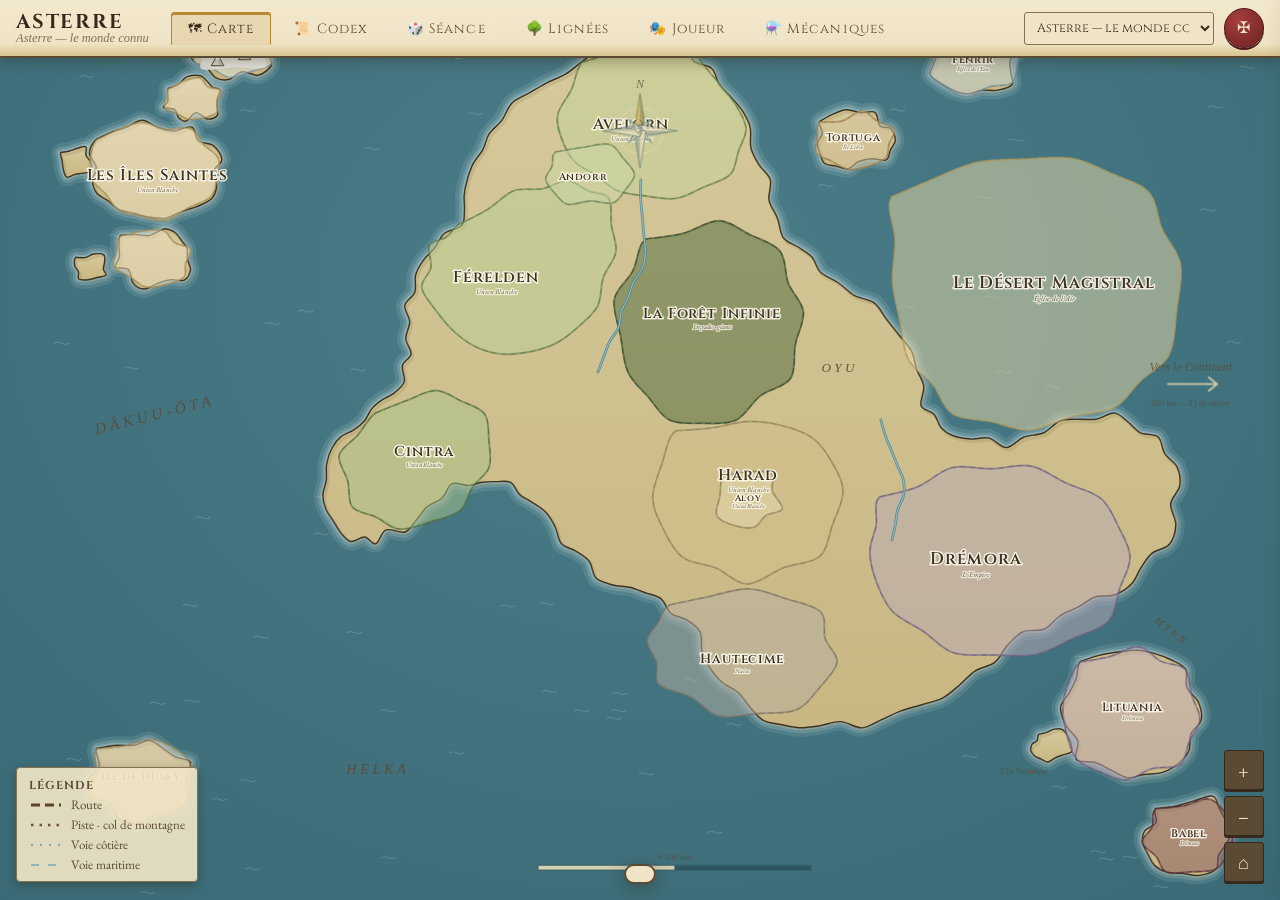
==== index.html @ 93b77688 "Cache-busting v=7" ====
<!DOCTYPE html>
<html lang="fr">
<head>
<meta charset="UTF-8">
<meta name="viewport" content="width=device-width, initial-scale=1.0">
<title>Asterre — Carte du Monde</title>
<link rel="preconnect" href="https://fonts.googleapis.com">
<link rel="preconnect" href="https://fonts.gstatic.com" crossorigin>
<link href="https://fonts.googleapis.com/css2?family=Cinzel:wght@500;600;700&family=EB+Garamond:ital,wght@0,400;0,600;1,400&family=IM+Fell+English:ital@0;1&display=swap" rel="stylesheet">
<link rel="stylesheet" href="css/style.css?v=7">
</head>
<body>

<div id="chargement">Les cartographes déroulent le parchemin…</div>

<header>
  <div class="titre">
    <b id="titre-monde">ASTERRE</b>
    <span id="sous-titre">Carte du monde connu</span>
  </div>
  <nav class="onglets" role="tablist">
    <button class="onglet actif" id="ong-carte" role="tab">🗺 Carte</button>
    <button class="onglet" id="ong-codex" role="tab">📜 Codex</button>
    <button class="onglet" id="ong-seance" role="tab">🎲 Séance</button>
    <button class="onglet" id="ong-lignees" role="tab">🌳 Lignées</button>
    <button class="onglet" id="ong-joueur" role="tab">🎭 Joueur</button>
    <button class="onglet" id="ong-meca" role="tab">⚗️ Mécaniques</button>
  </nav>
  <div class="droite">
    <select id="choix-pays" title="Changer de pays" aria-label="Pays affiché"></select>
    <input id="recherche" list="lieux-datalist" placeholder="Chercher un lieu…" autocomplete="off">
    <datalist id="lieux-datalist"></datalist>
    <button class="btn" id="btn-voyage">🧭 Voyage</button>
    <button class="btn sceau" id="btn-mj" title="Mode Maître du Jeu" aria-label="Mode Maître du Jeu">✠</button>
  </div>
</header>

<div id="scene">
  <svg id="carte" xmlns="http://www.w3.org/2000/svg" role="img" aria-label="Carte des Îles Saintes"></svg>
</div>

<div id="ctl-zoom">
  <button class="btn" id="z-plus" aria-label="Zoomer">+</button>
  <button class="btn" id="z-moins" aria-label="Dézoomer">−</button>
  <button class="btn" id="z-reset" aria-label="Vue archipel" title="Vue archipel">⌂</button>
</div>

<div id="legende"></div>

<aside id="voyage-box" aria-label="Calcul de voyage"></aside>

<aside id="panneau" aria-label="Fiche de lieu"></aside>

<main id="codex">
  <nav id="codex-nav"></nav>
  <div class="contenu" id="codex-contenu"></div>
</main>

<main id="seance">
  <div class="contenu" id="seance-contenu"></div>
</main>

<main id="lignees">
  <div class="contenu" id="lignees-contenu"></div>
</main>

<main id="joueur">
  <div class="contenu" id="joueur-contenu"></div>
</main>

<main id="meca">
  <div class="contenu" id="meca-contenu"></div>
</main>

<div id="musique-bar" hidden></div>

<div id="toast" role="status"></div>

<script src="js/app.js?v=7"></script>
</body>
</html>
---- css/style.css ----
/* ══════════════════════════════════════════════
   ASTERRE — Carte Interactive · style.css
   Palette : parchemin chaud · encre brune · or · mer profonde
   ══════════════════════════════════════════════ */
:root {
  --parchemin: #efe4c6;
  --parchemin-2: #e4d4a9;
  --parchemin-3: #d8c48f;
  --encre: #35291b;
  --encre-2: #5c4b34;
  --encre-3: #857154;
  --or: #b8892c;
  --or-clair: #d9b45c;
  --mer: #396a75;
  --mer-claire: #58929c;
  --sang: #7e2a2a;
  --vert: #5f7d49;
  --ombre: rgba(45, 32, 14, .35);
}
* { box-sizing: border-box; margin: 0; padding: 0; }
html, body { height: 100%; }
body {
  font-family: "EB Garamond", Georgia, serif;
  font-size: 17px;
  color: var(--encre);
  background: var(--mer);
  overflow: hidden;
}
.fell { font-family: "IM Fell English", "EB Garamond", serif; font-style: italic; }
h1, h2, h3, h4, .cinzel { font-family: "Cinzel", "Trajan Pro", serif; font-weight: 600; letter-spacing: .04em; }

/* ── Barre supérieure ─────────────────────── */
header {
  position: fixed; inset: 0 0 auto 0; z-index: 40;
  display: flex; align-items: center; gap: 14px;
  padding: 8px 16px;
  background: linear-gradient(180deg, #f2e8cd 0%, var(--parchemin) 78%, var(--parchemin-3) 100%);
  border-bottom: 2px solid var(--encre-2);
  box-shadow: 0 3px 14px var(--ombre);
  flex-wrap: wrap;
}
header .titre { display: flex; flex-direction: column; line-height: 1.05; }
header .titre b { font-family: "Cinzel", serif; font-size: 20px; letter-spacing: .09em; color: var(--encre); }
header .titre span { font-family: "IM Fell English", serif; font-style: italic; font-size: 12.5px; color: var(--encre-3); }
nav.onglets { display: flex; gap: 6px; margin-left: 8px; }
.onglet {
  font-family: "Cinzel", serif; font-size: 13.5px; letter-spacing: .08em;
  padding: 7px 16px 6px; cursor: pointer; user-select: none;
  color: var(--encre-2); background: transparent;
  border: 1px solid transparent; border-radius: 3px 3px 0 0;
}
.onglet:hover { color: var(--encre); }
.onglet.actif {
  color: var(--encre); background: rgba(184,137,44,.14);
  border-color: var(--or); border-bottom-color: transparent;
  box-shadow: inset 0 2px 0 var(--or);
}
header .droite { margin-left: auto; display: flex; align-items: center; gap: 10px; flex-wrap: wrap; }
#recherche {
  font-family: "EB Garamond", serif; font-size: 15px; color: var(--encre);
  background: rgba(255,252,240,.75); border: 1px solid var(--encre-3);
  border-radius: 3px; padding: 6px 10px; width: 190px;
}
#recherche::placeholder { color: var(--encre-3); font-style: italic; }
.btn {
  font-family: "Cinzel", serif; font-size: 12.5px; letter-spacing: .07em; cursor: pointer;
  padding: 7px 14px; border-radius: 3px; user-select: none;
  color: var(--parchemin); background: var(--encre-2);
  border: 1px solid var(--encre); box-shadow: 0 2px 0 var(--encre);
}
.btn:hover { background: var(--encre); }
.btn.actif { background: var(--or); border-color: #8a6720; box-shadow: 0 2px 0 #8a6720; color: #241a09; }
.btn.sceau {
  background: radial-gradient(circle at 35% 30%, #a63d3d, var(--sang) 70%);
  border-color: #4d1717; box-shadow: 0 2px 0 #4d1717;
  border-radius: 50%; width: 40px; height: 40px; padding: 0;
  font-size: 16px; display: grid; place-items: center;
}
.btn.sceau.actif { outline: 2px solid var(--or); outline-offset: 2px; }
.btn:focus-visible, .onglet:focus-visible, #recherche:focus-visible { outline: 2px solid var(--or); outline-offset: 1px; }

/* ── Scène carte ──────────────────────────── */
#scene { position: fixed; inset: 0; }
#carte { width: 100%; height: 100%; display: block; cursor: grab; touch-action: none; }
#carte.drag { cursor: grabbing; }
#carte.voyage { cursor: crosshair; }
svg text { user-select: none; }
.label-ile { font-family: "IM Fell English", serif; font-style: italic; fill: var(--encre-2); opacity: .9; }
.label-lieu { font-family: "Cinzel", serif; font-weight: 600; fill: #2e2314;
  paint-order: stroke; stroke: rgba(243,233,206,.85); stroke-width: 3px; stroke-linejoin: round; }
.marqueur { cursor: pointer; }
.marqueur:hover .socle, .marqueur.survol .socle { fill: var(--or-clair); }
.marqueur.depart .socle { fill: var(--vert); }
.marqueur.arrivee .socle { fill: var(--sang); }
.marqueur.etape-i .socle { fill: var(--mer-claire); }

#ctl-zoom {
  position: fixed; right: 16px; bottom: 18px; z-index: 30;
  display: flex; flex-direction: column; gap: 6px;
}
#ctl-zoom .btn { width: 40px; height: 40px; padding: 0; font-size: 18px; font-family: "EB Garamond", serif; }

#legende {
  position: fixed; left: 16px; bottom: 18px; z-index: 30;
  background: rgba(239,228,198,.92); border: 1px solid var(--encre-3);
  border-radius: 4px; padding: 8px 12px; font-size: 13px; color: var(--encre-2);
  box-shadow: 0 3px 10px var(--ombre); max-width: 250px;
}
#legende b { font-family: "Cinzel", serif; font-size: 11.5px; letter-spacing: .08em; }
#legende .l { display: flex; align-items: center; gap: 8px; margin-top: 3px; }
#legende svg { flex: none; }

/* ── Fiche de lieu (panneau droit) ────────── */
#panneau {
  position: fixed; top: 0; right: 0; bottom: 0; z-index: 45;
  width: min(430px, 100%); transform: translateX(105%);
  transition: transform .32s cubic-bezier(.2,.8,.25,1);
  background:
    linear-gradient(90deg, rgba(45,32,14,.28), transparent 14px),
    repeating-linear-gradient(0deg, transparent 0 90px, rgba(92,75,52,.05) 90px 91px),
    var(--parchemin);
  border-left: 2px solid var(--encre-2);
  box-shadow: -8px 0 26px var(--ombre);
  overflow-y: auto; padding: 62px 22px 30px;
}
#panneau.ouvert { transform: translateX(0); }
#panneau .fermer, #panneau .retour {
  position: sticky; top: 4px; float: right; z-index: 2;
  width: 34px; height: 34px; border-radius: 50%;
  border: 1px solid var(--encre-2); background: var(--parchemin-2);
  font-size: 17px; cursor: pointer; color: var(--encre);
}
#panneau .retour { float: left; font-size: 15px; }
#panneau .fermer:hover, #panneau .retour:hover { background: var(--or-clair); }
.badge-type {
  display: inline-block; font-family: "Cinzel", serif; font-size: 11px; letter-spacing: .12em;
  color: var(--parchemin); background: var(--encre-2); border-radius: 2px;
  padding: 3px 9px; margin-bottom: 8px; text-transform: uppercase;
}
.badge-type.danger { background: var(--sang); }
#panneau h2 { font-size: 25px; color: var(--encre); margin-bottom: 2px; }
#panneau .accroche { font-family: "IM Fell English", serif; font-style: italic; color: var(--encre-2);
  border-left: 3px solid var(--or); padding-left: 12px; margin: 10px 0 14px; font-size: 16.5px; }
.cadre-img {
  margin: 12px 0; border: 1px solid var(--encre-2); border-radius: 3px; overflow: hidden;
  background: var(--parchemin-2); box-shadow: 0 3px 10px var(--ombre) inset;
}
.cadre-img img { width: 100%; display: block; }
.cadre-img .vide {
  display: grid; place-items: center; text-align: center; min-height: 150px; padding: 16px;
  color: var(--encre-3); font-family: "IM Fell English", serif; font-style: italic; font-size: 14.5px;
  background: repeating-linear-gradient(45deg, transparent 0 14px, rgba(92,75,52,.06) 14px 28px);
}
.cadre-img .vide code { font-family: monospace; font-style: normal; font-size: 11.5px; display: block; margin-top: 6px; color: var(--encre-2); word-break: break-all; }
.meta { width: 100%; border-collapse: collapse; margin: 6px 0 12px; font-size: 15.5px; }
.meta td { padding: 4px 6px; border-bottom: 1px dotted var(--encre-3); vertical-align: top; }
.meta td:first-child { font-family: "Cinzel", serif; font-size: 12px; letter-spacing: .06em; color: var(--encre-2); white-space: nowrap; padding-right: 12px; }
#panneau h3 { font-size: 14px; letter-spacing: .1em; color: var(--encre-2); text-transform: uppercase;
  margin: 20px 0 8px; padding-bottom: 4px; border-bottom: 1px solid var(--encre-3); }
#panneau p { line-height: 1.55; margin-bottom: 10px; }
.liste-lieux { list-style: none; }
.liste-lieux li {
  padding: 8px 10px; margin-bottom: 6px; cursor: pointer; border-radius: 3px;
  border: 1px solid var(--encre-3); background: rgba(255,252,240,.5);
}
.liste-lieux li:hover { border-color: var(--or); background: rgba(217,180,92,.18); }
.liste-lieux b { font-family: "Cinzel", serif; font-size: 13.5px; }
.liste-lieux small { display: block; color: var(--encre-2); font-size: 13.5px; }
.chips { display: flex; flex-wrap: wrap; gap: 6px; }
.chip {
  font-size: 13.5px; padding: 4px 10px; border-radius: 12px; cursor: pointer;
  border: 1px solid var(--encre-3); background: rgba(255,252,240,.55); color: var(--encre);
}
.chip:hover { border-color: var(--or); background: rgba(217,180,92,.2); }
.tensions li { margin: 0 0 6px 18px; line-height: 1.4; }

.secret {
  margin: 10px 0; padding: 10px 12px 10px 14px; border-radius: 3px; position: relative;
  border: 1px solid var(--sang); background: rgba(126,42,42,.07);
}
.secret.revele { border-color: var(--or); background: rgba(184,137,44,.1); }
.secret .sceau-secret {
  font-family: "Cinzel", serif; font-size: 10.5px; letter-spacing: .1em;
  color: #fff; background: var(--sang); border-radius: 2px; padding: 2px 8px;
  display: inline-block; margin-bottom: 5px;
}
.secret.revele .sceau-secret { background: var(--or); color: #241a09; }
.secret b.t { font-family: "Cinzel", serif; font-size: 14px; display: block; margin-bottom: 3px; }
.secret p { font-size: 15px; margin: 0; }

/* ── Voyage ───────────────────────────────── */
#voyage-box {
  position: fixed; left: 16px; top: 74px; z-index: 35;
  width: min(360px, calc(100vw - 32px));
  max-height: calc(100vh - 180px); overflow-y: auto;
  background: var(--parchemin); border: 2px solid var(--encre-2); border-radius: 4px;
  box-shadow: 0 6px 20px var(--ombre); padding: 14px 16px; display: none;
}
#voyage-box.ouvert { display: block; }
#voyage-box h3 { font-size: 15px; letter-spacing: .1em; margin-bottom: 8px; }
#voyage-box .consigne { font-family: "IM Fell English", serif; font-style: italic; color: var(--encre-2); margin-bottom: 8px; }
.etapes-liste { list-style: none; margin: 6px 0; }
.etapes-liste li { display: flex; align-items: center; gap: 8px; padding: 3px 0; font-size: 15.5px; }
.etapes-liste .pt { width: 11px; height: 11px; border-radius: 50%; border: 2px solid var(--encre); flex: none; }
.pt.d { background: var(--vert); } .pt.a { background: var(--sang); } .pt.i { background: var(--mer-claire); }
.etapes-liste .sup { margin-left: auto; cursor: pointer; border: none; background: none; color: var(--sang); font-size: 15px; }
table.resultats { width: 100%; border-collapse: collapse; margin: 8px 0; font-size: 15px; }
table.resultats td, table.resultats th { padding: 5px 6px; border-bottom: 1px dotted var(--encre-3); text-align: left; }
table.resultats th { font-family: "Cinzel", serif; font-size: 11px; letter-spacing: .07em; color: var(--encre-2); }
table.resultats td.duree { font-weight: 700; white-space: nowrap; }
table.resultats tr.impossible td { color: var(--sang); }
table.resultats tr.choisi td { background: rgba(184,137,44,.14); }
.avert { border-left: 3px solid var(--sang); background: rgba(126,42,42,.07);
  padding: 7px 10px; margin: 8px 0; font-size: 14.5px; }
.avert.mortel { border-color: #000; background: rgba(0,0,0,.08); }
.segment { border: 1px solid var(--encre-3); border-radius: 3px; padding: 8px 10px; margin: 8px 0; background: rgba(255,252,240,.5); }
.segment .titre-seg { font-family: "Cinzel", serif; font-size: 12.5px; }
.segment select { font-family: "EB Garamond", serif; font-size: 14.5px; margin-top: 5px; width: 100%;
  background: var(--parchemin); border: 1px solid var(--encre-3); padding: 4px; color: var(--encre); }
.total-voyage { font-family: "Cinzel", serif; font-size: 15px; padding: 8px 10px; margin-top: 8px;
  background: rgba(184,137,44,.15); border: 1px solid var(--or); border-radius: 3px; }
#modifs summary { font-family: "Cinzel", serif; font-size: 12.5px; letter-spacing: .07em; cursor: pointer; margin: 10px 0 6px; }
#modifs label { display: flex; gap: 8px; align-items: baseline; font-size: 14.5px; padding: 2px 0; cursor: pointer; }
#modifs .pct { margin-left: auto; color: var(--encre-2); font-size: 13px; }
.mini-btns { display: flex; gap: 8px; margin-top: 10px; flex-wrap: wrap; }
.mini-btns .btn { font-size: 11.5px; padding: 6px 10px; }

/* ── Codex ────────────────────────────────── */
#codex { position: fixed; inset: 0; z-index: 20; display: none; overflow: hidden;
  background:
    radial-gradient(1200px 700px at 65% -10%, rgba(255,250,232,.6), transparent 60%),
    repeating-linear-gradient(0deg, transparent 0 90px, rgba(92,75,52,.045) 90px 91px),
    var(--parchemin);
  padding-top: 58px; }
#codex.ouvert { display: flex; }
#codex nav { width: 230px; flex: none; border-right: 2px solid var(--encre-3); padding: 22px 0; overflow-y: auto;
  background: linear-gradient(90deg, var(--parchemin-2), transparent); }
#codex nav a { display: block; padding: 9px 20px; font-family: "Cinzel", serif; font-size: 13.5px;
  letter-spacing: .06em; color: var(--encre-2); text-decoration: none; cursor: pointer; border-left: 3px solid transparent; }
#codex nav a:hover { color: var(--encre); }
#codex nav a.actif { color: var(--encre); border-left-color: var(--or); background: rgba(184,137,44,.12); }
#codex .contenu { flex: 1; overflow-y: auto; padding: 26px 5vw 70px; }
#codex .contenu > h2 { font-size: 30px; margin-bottom: 4px; }
#codex .filet { width: 130px; height: 3px; margin: 6px 0 22px;
  background: linear-gradient(90deg, var(--or), transparent); }
.article { max-width: 780px; margin-bottom: 26px; }
.article h4 { font-size: 16px; color: var(--encre); margin-bottom: 6px; }
.article p { line-height: 1.6; }
.grille-familles { display: grid; grid-template-columns: repeat(auto-fill, minmax(330px, 1fr)); gap: 16px; max-width: 1100px; }
.carte-famille { border: 1px solid var(--encre-3); border-radius: 4px; padding: 14px; background: rgba(255,252,240,.55);
  display: grid; grid-template-columns: 86px 1fr; gap: 14px; }
.carte-famille .blason { width: 86px; height: 100px; border: 1px solid var(--encre-3); border-radius: 4px 4px 40px 40px;
  display: grid; place-items: center; overflow: hidden; background: var(--parchemin-2);
  font-size: 10px; text-align: center; color: var(--encre-3); font-style: italic; padding: 4px; }
.carte-famille .blason img { width: 100%; height: 100%; object-fit: cover; }
.carte-famille h4 { font-size: 17px; }
.carte-famille .devise { font-family: "IM Fell English", serif; font-style: italic; color: var(--encre-2); font-size: 14.5px; }
.carte-famille p, .carte-famille small { font-size: 14px; line-height: 1.45; }
.chrono { max-width: 820px; list-style: none; border-left: 2px solid var(--encre-3); margin-left: 8px; }
.chrono li { position: relative; padding: 0 0 18px 24px; }
.chrono li::before { content: ""; position: absolute; left: -7px; top: 5px; width: 12px; height: 12px;
  border-radius: 50%; background: var(--or); border: 2px solid var(--encre-2); }
.chrono .date { font-family: "Cinzel", serif; font-weight: 700; font-size: 14.5px; }
.chrono .liens-lieux { font-size: 13px; color: var(--encre-2); }
.grille-pnj { display: grid; grid-template-columns: repeat(auto-fill, minmax(170px, 1fr)); gap: 14px; max-width: 1100px; }
.carte-pnj { border: 1px solid var(--encre-3); border-radius: 4px; overflow: hidden; cursor: pointer;
  background: rgba(255,252,240,.55); transition: transform .15s; }
.carte-pnj:hover { transform: translateY(-2px); border-color: var(--or); }
.carte-pnj .portrait { height: 130px; background: var(--parchemin-2); display: grid; place-items: center;
  color: var(--encre-3); font-style: italic; font-size: 12.5px; }
.carte-pnj .portrait img { width: 100%; height: 100%; object-fit: cover; }
.carte-pnj .infos { padding: 8px 10px; }
.carte-pnj b { font-family: "Cinzel", serif; font-size: 13.5px; display: block; }
.carte-pnj small { color: var(--encre-2); font-size: 12.5px; }
select.filtre { font-family: "EB Garamond", serif; font-size: 15px; background: var(--parchemin);
  border: 1px solid var(--encre-3); padding: 5px 8px; color: var(--encre); margin-bottom: 16px; }

/* ── Divers ───────────────────────────────── */
#toast { position: fixed; bottom: 24px; left: 50%; transform: translateX(-50%) translateY(80px);
  z-index: 60; background: var(--encre); color: var(--parchemin); font-family: "Cinzel", serif;
  font-size: 13.5px; letter-spacing: .05em; padding: 10px 20px; border-radius: 3px;
  transition: transform .3s; box-shadow: 0 4px 14px var(--ombre); max-width: 90vw; text-align: center; }
#toast.visible { transform: translateX(-50%) translateY(0); }
#chargement { position: fixed; inset: 0; z-index: 100; display: grid; place-items: center;
  background: var(--mer); color: var(--parchemin); font-family: "IM Fell English", serif;
  font-style: italic; font-size: 20px; }
.trace-voyage { fill: none; stroke: var(--sang); stroke-width: 4; stroke-linecap: round;
  stroke-dasharray: 10 9; animation: tracer 1.1s ease-out; }
.trace-voyage.halo { stroke: rgba(243,233,206,.9); stroke-width: 8; stroke-dasharray: none; animation: none; }
@keyframes tracer { from { stroke-dashoffset: 600; opacity: .2; } to { stroke-dashoffset: 0; opacity: 1; } }
@media (prefers-reduced-motion: reduce) {
  * { animation: none !important; transition: none !important; }
}
@media (max-width: 760px) {
  header { gap: 8px; padding: 6px 10px; }
  header .titre span { display: none; }
  #recherche { width: 130px; }
  #codex { flex-direction: column; }
  #codex nav { width: 100%; display: flex; overflow-x: auto; padding: 0; border-right: none; border-bottom: 2px solid var(--encre-3); }
  #codex nav a { white-space: nowrap; border-left: none; border-bottom: 3px solid transparent; }
  #codex nav a.actif { border-bottom-color: var(--or); }
  #voyage-box { top: auto; bottom: 0; left: 0; width: 100%; max-height: 55vh; border-radius: 10px 10px 0 0; }
  #legende { display: none; }
}

/* ── Révélations & fiches MJ ── */
.coche-mj { display: flex; align-items: baseline; gap: 8px; margin-top: 8px; font-size: 14px;
  font-family: "EB Garamond", serif; cursor: pointer; color: var(--encre); }
.coche-mj small { color: var(--encre-3); }
.titre-region { font-size: 17px; letter-spacing: .08em; color: var(--encre); margin: 26px 0 12px;
  padding-bottom: 5px; border-bottom: 2px solid var(--or); max-width: 1100px; }
.titre-region small { color: var(--encre-3); font-family: "EB Garamond", serif; letter-spacing: 0; }
.carte-pnj.mj-only { outline: 2px dashed var(--sang); outline-offset: -2px; }
#btn-reveals { font-size: 13px; }
.coche-inline { display: inline-flex; margin: 0 0 0 6px; font-size: 12.5px; color: var(--encre-3); vertical-align: baseline; }
.pt-cache { opacity: .55; border-left: 3px solid var(--sang); padding-left: 6px; }
.carte-bete { border: 1px solid var(--encre-3); border-radius: 4px; padding: 14px 16px; background: rgba(255,252,240,.5); }
.carte-bete.bete-mj { outline: 2px dashed var(--sang); outline-offset: -2px; }
.badge-danger { font-family: "Cinzel", serif; font-size: 11px; letter-spacing: .08em; color: #fff;
  background: var(--sang); border-radius: 2px; padding: 2px 8px; margin-left: 8px; vertical-align: middle; }
.ligne-bete { display: block; color: var(--encre-2); margin: 2px 0 8px; font-size: 13.5px; }

/* ── Cartes PNJ : portrait entier non coupé + bandeau nom garanti ── */
.carte-pnj { display: flex; flex-direction: column; }
.carte-pnj .portrait { height: auto; aspect-ratio: 3 / 4; background:
  radial-gradient(circle at 50% 30%, #efe6ca, var(--parchemin-2)); }
.carte-pnj .portrait img { width: 100%; height: 100%; object-fit: contain; }
.carte-pnj .infos { background: var(--parchemin); border-top: 1px solid var(--encre-3); position: relative; z-index: 1; }
.bloc-mj { position: relative; }
.badge-danger.badge-race { background: var(--encre-2); font-size: 10.5px; }

/* ── Table de Séance ── */
#seance { position: fixed; inset: 0; z-index: 20; display: none; overflow: hidden; padding-top: 58px;
  background: radial-gradient(1200px 700px at 65% -10%, rgba(255,250,232,.6), transparent 60%),
    repeating-linear-gradient(0deg, transparent 0 90px, rgba(92,75,52,.045) 90px 91px), var(--parchemin); }
#seance.ouvert { display: flex; }
#seance .contenu { flex: 1; overflow-y: auto; padding: 26px 4vw 70px; }
#seance .contenu > h2 { font-size: 30px; margin-bottom: 4px; }
.seance-outils { display: flex; gap: 10px; flex-wrap: wrap; align-items: center; margin-bottom: 20px; }
.seance-outils input { font-family: "EB Garamond", serif; font-size: 15px; color: var(--encre);
  background: rgba(255,252,240,.75); border: 1px solid var(--encre-3); border-radius: 3px; padding: 8px 10px; min-width: 230px; }
.scene-lieu { display: grid; grid-template-columns: minmax(220px, 340px) 1fr; gap: 18px; align-items: start;
  border: 1px solid var(--or); border-radius: 4px; padding: 14px; background: rgba(217,180,92,.1); margin-bottom: 20px; }
.scene-lieu .cadre-img { margin: 0; }
.grille-seance { display: grid; grid-template-columns: repeat(auto-fill, minmax(300px, 1fr)); gap: 16px; }
.carte-seance { position: relative; display: grid; grid-template-columns: 112px 1fr; gap: 12px;
  border: 1px solid var(--encre-3); border-radius: 4px; padding: 12px; background: rgba(255,252,240,.6); }
.carte-seance .cs-portrait { width: 112px; aspect-ratio: 3/4; border: 1px solid var(--encre-3); border-radius: 3px;
  overflow: hidden; background: var(--parchemin-2); display: grid; place-items: center; }
.carte-seance .cs-portrait img { width: 100%; height: 100%; object-fit: cover; object-position: top; }
.cs-vide { font-style: italic; font-size: 12px; color: var(--encre-3); text-align: center; padding: 6px; }
.carte-seance h4 { font-size: 17px; }
.cs-meta { display: flex; flex-wrap: wrap; gap: 4px 12px; font-size: 12.5px; color: var(--encre-2); margin: 4px 0 6px; }
.cs-meta b { font-family: "Cinzel", serif; font-size: 10px; letter-spacing: .06em; }
.carte-seance p { font-size: 13.5px; line-height: 1.42; margin: 4px 0 6px; }
.carte-seance .tensions li { font-size: 12.5px; margin: 0 0 4px 14px; }
.cs-retirer { position: absolute; top: 6px; right: 6px; width: 26px; height: 26px; border-radius: 50%;
  border: 1px solid var(--encre-2); background: var(--parchemin-2); cursor: pointer; color: var(--sang); }
@media (max-width: 700px) { .scene-lieu { grid-template-columns: 1fr; } .carte-seance { grid-template-columns: 92px 1fr; } }

/* ── Dés & Musique (Séance) ── */
.seance-outils2 { display: grid; grid-template-columns: repeat(auto-fit, minmax(300px, 1fr)); gap: 14px; margin-bottom: 20px; max-width: 900px; }
.carte-outil { border: 1px solid var(--encre-3); border-radius: 4px; padding: 12px 14px; background: rgba(255,252,240,.6); }
.carte-outil h4 { font-size: 14px; letter-spacing: .08em; margin-bottom: 8px; }
.de-boutons { display: flex; flex-wrap: wrap; gap: 6px; margin-bottom: 8px; }
.btn.de { font-family: "Cinzel", serif; font-size: 13px; padding: 6px 10px; background: var(--sang); border-color: #4d1717; box-shadow: 0 2px 0 #4d1717; }
.btn.de:hover { background: #a03737; }
.de-options { display: flex; gap: 14px; margin-bottom: 8px; font-size: 13.5px; }
.de-options input { width: 58px; font-family: "EB Garamond", serif; background: var(--parchemin); border: 1px solid var(--encre-3); padding: 3px 6px; color: var(--encre); }
.de-resultat { font-family: "Cinzel", serif; font-weight: 700; font-size: 44px; line-height: 1; color: var(--encre); }
.de-resultat.crit-haut { color: var(--or); text-shadow: 0 0 12px rgba(217,180,92,.7); }
.de-resultat.crit-bas { color: var(--sang); }
.de-detail { font-size: 13.5px; color: var(--encre-2); margin-top: 2px; }
.de-histo { margin-top: 6px; display: flex; flex-wrap: wrap; gap: 8px; font-size: 12px; color: var(--encre-3); }
.chip-active { border-color: var(--or); background: rgba(217,180,92,.25); font-weight: 700; }
#musique-bar { position: fixed; bottom: 16px; left: 50%; transform: translateX(-50%); z-index: 55;
  display: flex; align-items: center; gap: 8px; padding: 8px 14px;
  background: var(--parchemin); border: 2px solid var(--encre-2); border-radius: 30px;
  box-shadow: 0 6px 18px var(--ombre); max-width: 92vw; }
#musique-bar .mb-titre { font-family: "Cinzel", serif; font-size: 13px; white-space: nowrap; overflow: hidden; text-overflow: ellipsis; max-width: 200px; }
#musique-bar .btn { width: 34px; height: 34px; padding: 0; display: grid; place-items: center; font-size: 13px; }
#musique-bar input[type=range] { width: 90px; accent-color: var(--or); }
.btn.de.principal { font-size: 16px; padding: 9px 18px; background: linear-gradient(160deg, #8c2f2f, #5e1d1d); }
.de-regle { display: block; font-size: 11.5px; color: var(--encre-3); margin: -2px 0 8px; font-style: italic; }
.de-resultat.crit-un { color: var(--or); text-shadow: 0 0 16px rgba(217,180,92,.85), 0 0 4px rgba(255,240,200,.9); }
.crit-un-t { color: var(--or); }
.de-resultat.crit-reussite { color: #8a6f1f; text-shadow: 0 0 8px rgba(217,180,92,.45); }
.crit-reussite-t { color: #8a6f1f; }
.de-resultat.crit-echec { color: var(--sang); }
.crit-echec-t { color: var(--sang); }
.de-resultat.crit-cent { color: #1a0a0a; text-shadow: 0 0 14px rgba(126,42,42,.95), 0 2px 0 var(--sang); }
.crit-cent-t { color: #1a0a0a; background: linear-gradient(90deg, var(--sang), #000); -webkit-background-clip: text; background-clip: text; -webkit-text-fill-color: transparent; }

/* ── Espace Joueur ── */
#joueur { position: fixed; inset: 0; z-index: 20; display: none; overflow: hidden; padding-top: 58px;
  background: radial-gradient(1200px 700px at 65% -10%, rgba(255,250,232,.6), transparent 60%),
    repeating-linear-gradient(0deg, transparent 0 90px, rgba(92,75,52,.045) 90px 91px), var(--parchemin); }
#joueur.ouvert { display: flex; }
#joueur .contenu { flex: 1; overflow-y: auto; padding: 26px 4vw 90px; }
#joueur .contenu > h2 { font-size: 30px; margin-bottom: 4px; }
#choix-perso { font-family: "EB Garamond", serif; font-size: 15px; padding: 8px 12px; min-width: 260px;
  background: rgba(255,252,240,.75); border: 1px solid var(--encre-3); border-radius: 3px; color: var(--encre); }
.j-tete { display: grid; grid-template-columns: 92px 1fr auto; gap: 16px; align-items: center;
  border: 1px solid var(--encre-3); border-radius: 4px; padding: 12px 16px; background: rgba(255,252,240,.6); margin-bottom: 14px; }
.j-portrait { width: 92px; aspect-ratio: 3/4; border: 1px solid var(--encre-3); border-radius: 3px; overflow: hidden;
  background: var(--parchemin-2); display: grid; place-items: center; }
.j-portrait img { width: 100%; height: 100%; object-fit: cover; object-position: top; }
.j-actions-tete { display: flex; flex-direction: column; gap: 6px; }
.j-actions-tete .btn { font-size: 11.5px; padding: 6px 10px; }
.j-sous { display: flex; gap: 6px; flex-wrap: wrap; margin-bottom: 16px; border-bottom: 2px solid var(--encre-3); }
.j-tab { font-family: "Cinzel", serif; font-size: 13px; letter-spacing: .05em; padding: 8px 14px; cursor: pointer;
  background: transparent; border: none; color: var(--encre-2); border-bottom: 3px solid transparent; }
.j-tab.actif { color: var(--encre); border-bottom-color: var(--or); }
.j-cols { display: grid; grid-template-columns: repeat(auto-fit, minmax(300px, 1fr)); gap: 14px; margin-bottom: 14px; }
.statline { margin-bottom: 10px; }
.statline-h { display: flex; justify-content: space-between; font-size: 12.5px; margin-bottom: 3px; }
.statline-h span:first-child { font-family: "Cinzel", serif; letter-spacing: .05em; color: var(--encre-2); }
.barre { background: rgba(92,75,52,.15); border-radius: 3px; height: 7px; overflow: hidden; }
.barre.mini { width: 80px; display: inline-block; vertical-align: middle; }
.barre-f { height: 100%; border-radius: 3px; transition: width .6s ease; }
.mini-pm { border: 1px solid var(--encre-3); background: var(--parchemin-2); cursor: pointer; width: 20px; height: 20px;
  border-radius: 3px; font-weight: 700; color: var(--encre); margin: 0 3px; line-height: 1; }
.bourse { display: flex; gap: 16px; flex-wrap: wrap; }
.piece { display: flex; flex-direction: column; gap: 4px; font-size: 14px; }
.piece > div { display: flex; align-items: center; gap: 8px; }
.piece b { min-width: 30px; text-align: center; }
.piece-set { width: 90px; font-family: "EB Garamond", serif; padding: 3px 6px; background: var(--parchemin); border: 1px solid var(--encre-3); color: var(--encre); }
.inv-table { width: 100%; border-collapse: collapse; }
.inv-table td { padding: 6px 8px; border-bottom: 1px dotted var(--encre-3); font-size: 14.5px; }
.inv-table .qte { white-space: nowrap; }
.add-row { display: flex; gap: 8px; margin-top: 10px; flex-wrap: wrap; align-items: center; }
.add-row input, .add-row select { font-family: "EB Garamond", serif; font-size: 14.5px; padding: 6px 8px; flex: 1; min-width: 120px;
  background: var(--parchemin); border: 1px solid var(--encre-3); color: var(--encre); }
.quetes-liste, .journal-liste { list-style: none; }
.quetes-liste li { display: flex; align-items: center; gap: 8px; padding: 5px 0; border-bottom: 1px dotted var(--encre-3); }
.quetes-liste li.fait label { text-decoration: line-through; color: var(--encre-3); }
.quetes-liste label { flex: 1; cursor: pointer; }
.journal-liste li { padding: 6px 0; border-bottom: 1px dotted var(--encre-3); font-size: 14px; }
.journal-liste small { font-family: "Cinzel", serif; font-size: 11px; color: var(--or); margin-right: 6px; }
.etat-chip { display: inline-flex; align-items: center; gap: 6px; background: rgba(126,42,42,.1); border: 1px solid var(--sang);
  border-radius: 12px; padding: 3px 10px; margin: 3px 4px 3px 0; font-size: 13px; }
.etat-chip button { border: none; background: none; color: var(--sang); cursor: pointer; }

/* ── Onglet Mécaniques / Alchimie ── */
#meca { position: fixed; inset: 0; z-index: 20; display: none; overflow: hidden; padding-top: 58px;
  background: radial-gradient(1200px 700px at 65% -10%, rgba(255,250,232,.6), transparent 60%),
    repeating-linear-gradient(0deg, transparent 0 90px, rgba(92,75,52,.045) 90px 91px), var(--parchemin); }
#meca.ouvert { display: flex; }
#meca .contenu { flex: 1; overflow-y: auto; padding: 22px 4vw 80px; }
.meca-choix { display: flex; align-items: center; gap: 8px; flex-wrap: wrap; margin-bottom: 16px; }
.meca-fiche { font-family: "Cinzel", serif; font-size: 14px; padding: 8px 16px; cursor: pointer;
  background: rgba(255,252,240,.6); border: 1px solid var(--encre-3); border-radius: 4px; color: var(--encre-2); }
.meca-fiche.actif { border-color: var(--or); color: var(--encre); background: rgba(217,180,92,.15); }
.alch-tete { border: 1px solid var(--encre-3); border-top: 3px solid #7d5fbf; border-radius: 4px; padding: 18px 20px; margin-bottom: 2px; background: rgba(255,252,240,.55); max-width: 640px; }
.alch-eyebrow { font-family: "Cinzel", serif; font-size: 10px; letter-spacing: .25em; color: #7d5fbf; text-transform: uppercase; margin-bottom: 8px; }
.alch-titre { display: flex; align-items: center; gap: 12px; }
.alch-cite { font-style: italic; font-size: 13px; color: var(--encre-2); border-left: 2px solid #7d5fbf; padding: 8px 12px; margin: 14px 0; background: rgba(125,95,191,.06); }
.alch-stats { display: flex; gap: 8px; }
.alch-stats > div { flex: 1; text-align: center; padding: 8px; background: rgba(125,95,191,.07); border: 1px solid rgba(125,95,191,.2); border-radius: 3px; }
.alch-stats b { font-family: "Cinzel", serif; font-size: 20px; color: #7d5fbf; display: block; }
.alch-stats small { font-size: 9px; letter-spacing: .08em; color: var(--encre-3); text-transform: uppercase; }
.alch-nav { display: flex; gap: 2px; flex-wrap: wrap; max-width: 640px; border-bottom: 2px solid var(--encre-3); margin-bottom: 0; }
.alch-tab { font-family: "Cinzel", serif; font-size: 11px; letter-spacing: .08em; text-transform: uppercase; padding: 9px 14px; cursor: pointer; background: transparent; border: none; color: var(--encre-3); border-bottom: 2px solid transparent; }
.alch-tab.actif { color: #7d5fbf; border-bottom-color: #7d5fbf; }
.alch-corps { border: 1px solid var(--encre-3); border-top: none; border-radius: 0 0 4px 4px; padding: 18px 20px; max-width: 640px; background: rgba(255,252,240,.4); }
.alch-h { font-family: "Cinzel", serif; font-size: 11px; letter-spacing: .18em; color: #7d5fbf; text-transform: uppercase; margin: 4px 0 12px; }
.alch-pilier { display: flex; gap: 12px; padding: 10px 12px; margin-bottom: 6px; background: rgba(125,95,191,.05); border-left: 3px solid #7d5fbf; border-radius: 2px; }
.alch-pilier span { font-size: 20px; }
.alch-pilier b { font-family: "Cinzel", serif; font-size: 13px; color: var(--encre); display: block; margin-bottom: 3px; }
.alch-pilier p { font-size: 13px; color: var(--encre-2); }
.alch-carb { padding: 12px 14px; margin-bottom: 10px; border-left: 3px solid; border-radius: 2px; background: rgba(255,252,240,.5); }
.alch-carb-t { display: flex; justify-content: space-between; font-family: "Cinzel", serif; margin-bottom: 6px; }
.alch-carb p { font-size: 13px; color: var(--encre-2); margin-bottom: 3px; }
.alch-interdit { margin-top: 5px; font-size: 12px; color: #a52a2a; padding: 3px 8px; background: rgba(165,42,42,.08); border-radius: 2px; }
.alch-sang { margin-top: 8px; }
.alch-sang > div { display: flex; justify-content: space-between; padding: 3px 0; border-bottom: 1px dotted var(--encre-3); font-size: 12px; }
.alch-warn { margin-top: 12px; padding: 10px 12px; background: rgba(165,42,42,.06); border: 1px solid rgba(165,42,42,.2); border-radius: 2px; }
.alch-warn b { font-family: "Cinzel", serif; font-size: 10px; letter-spacing: .1em; color: #a52a2a; display: block; margin-bottom: 4px; }
.alch-warn p { font-size: 13px; color: var(--encre-2); }
.alch-filtres { display: flex; gap: 4px; flex-wrap: wrap; margin-bottom: 12px; }
.alch-fil { font-family: "Cinzel", serif; font-size: 11px; padding: 3px 10px; cursor: pointer; background: rgba(255,252,240,.5); border: 1px solid var(--encre-3); border-radius: 2px; color: var(--encre-3); }
.alch-fil.actif { font-weight: 700; }
.alch-grille { display: grid; grid-template-columns: 1fr 1fr; gap: 6px; }
.alch-sigil { padding: 10px 12px; border-left: 3px solid; border-radius: 2px; background: rgba(255,252,240,.5); }
.alch-sigil > div { display: flex; align-items: center; gap: 6px; }
.alch-sigil b { font-family: "Cinzel", serif; font-size: 12px; }
.alch-sigil small { font-size: 10px; color: var(--encre-3); display: block; margin: 2px 0; }
.alch-sigil p { font-size: 11.5px; color: var(--encre-2); line-height: 1.4; }
.alch-note { margin-top: 12px; padding: 8px 12px; background: rgba(125,95,191,.05); border: 1px dashed rgba(125,95,191,.25); border-radius: 2px; font-size: 12px; color: var(--encre-3); font-style: italic; text-align: center; }
.alch-rite { padding: 14px 16px; margin-bottom: 12px; border-left: 3px solid; border-radius: 2px; background: rgba(255,252,240,.5); }
.alch-rite.rite-mj { outline: 1px dashed var(--sang); outline-offset: -1px; }
.alch-rite-t { display: flex; justify-content: space-between; font-family: "Cinzel", serif; margin-bottom: 8px; }
.alch-rite-sigils { display: flex; gap: 4px; flex-wrap: wrap; margin-bottom: 8px; }
.alch-rite-sigils span { padding: 2px 8px; font-size: 10px; border: 1px solid; border-radius: 2px; }
.alch-ingr { margin-bottom: 8px; } .alch-ingr div { font-size: 12px; color: var(--encre-3); padding: 1px 0; }
.alch-rite p { font-size: 13px; color: var(--encre-2); line-height: 1.5; margin-bottom: 4px; }
.alch-champ { margin-bottom: 14px; }
.alch-champ > label { font-family: "Cinzel", serif; font-size: 10px; letter-spacing: .12em; color: #7d5fbf; text-transform: uppercase; display: block; margin-bottom: 6px; }
.alch-btns { display: flex; gap: 4px; flex-wrap: wrap; }
.alch-opt { font-family: "Cinzel", serif; font-size: 11px; padding: 5px 10px; cursor: pointer; background: rgba(255,252,240,.5); border: 1px solid var(--encre-3); border-radius: 2px; color: var(--encre-2); text-align: center; }
.alch-opt.gros { flex: 1; padding: 8px 4px; }
.alch-opt small { font-size: 9px; }
.alch-sangsel { margin-top: 8px; display: flex; flex-direction: column; gap: 3px; }
.alch-sangsel .alch-opt { text-align: left; }
.alch-res { padding: 14px 16px; background: rgba(125,95,191,.06); border: 1px solid rgba(125,95,191,.3); border-radius: 2px; }
.alch-res-h { font-family: "Cinzel", serif; font-size: 10px; letter-spacing: .12em; color: #7d5fbf; text-transform: uppercase; margin-bottom: 10px; }
.alch-res-cases { display: flex; gap: 8px; margin-bottom: 10px; }
.alch-case { flex: 1; text-align: center; padding: 10px; background: rgba(255,252,240,.5); border-radius: 2px; }
.alch-case b { font-family: "Cinzel", serif; font-size: 18px; color: var(--encre); display: block; }
.alch-case.grand b { font-size: 28px; color: #7d5fbf; }
.alch-case.malus b { color: #bf6040; }
.alch-case small { font-size: 9px; letter-spacing: .08em; color: var(--encre-3); }
.alch-res-warn { padding: 6px 10px; background: rgba(165,42,42,.08); border: 1px solid rgba(165,42,42,.2); border-radius: 2px; font-size: 12px; color: #a52a2a; margin-bottom: 4px; }
.alch-table { width: 100%; border-collapse: collapse; font-size: 12px; }
.alch-table th { padding: 4px 6px; text-align: center; border-bottom: 1px solid rgba(125,95,191,.25); font-family: "Cinzel", serif; font-size: 9px; letter-spacing: .05em; }
.alch-table th:first-child { text-align: left; color: var(--encre-3); }
.alch-table td { padding: 4px 6px; text-align: center; color: var(--encre-2); }
.alch-table td:first-child { color: var(--encre); font-family: "Cinzel", serif; }
.alch-table tbody tr:nth-child(even) { background: rgba(92,75,52,.03); }
.alch-mod { display: flex; justify-content: space-between; align-items: center; padding: 7px 10px; margin-bottom: 4px; background: rgba(255,252,240,.5); border-left: 2px solid; border-radius: 2px; }
.alch-mod span { font-size: 13px; color: var(--encre-2); }
.alch-mod b { font-family: "Cinzel", serif; font-size: 13px; }
@media (max-width: 640px) { .alch-grille { grid-template-columns: 1fr; } }

/* ── Lignées & Groupes ── */
#lignees { position: fixed; inset: 0; z-index: 20; display: none; overflow: hidden; padding-top: 58px;
  background: radial-gradient(1200px 700px at 65% -10%, rgba(255,250,232,.6), transparent 60%),
    repeating-linear-gradient(0deg, transparent 0 90px, rgba(92,75,52,.045) 90px 91px), var(--parchemin); }
#lignees.ouvert { display: flex; }
#lignees .contenu { flex: 1; overflow-y: auto; padding: 26px 4vw 80px; }
.lig-switch { display: flex; gap: 8px; margin-bottom: 20px; }
.lig-switch button { font-family: "Cinzel", serif; font-size: 13px; padding: 8px 16px; cursor: pointer;
  background: rgba(255,252,240,.6); border: 1px solid var(--encre-3); border-radius: 4px; color: var(--encre-2); }
.lig-switch button.actif { border-color: var(--or); color: var(--encre); background: rgba(217,180,92,.15); }
.lig-arbre { margin-bottom: 30px; }
.arbre { overflow-x: auto; padding: 8px 0; }
.arbre-branche { display: flex; flex-direction: column; }
.arbre-noeud { display: inline-flex; flex-direction: column; padding: 7px 12px; margin: 4px 0;
  background: rgba(255,252,240,.7); border: 1px solid var(--encre-3); border-left: 3px solid var(--or); border-radius: 3px; align-self: flex-start; }
.arbre-noeud b { font-family: "Cinzel", serif; font-size: 13.5px; color: var(--encre); }
.arbre-noeud small { font-size: 12px; color: var(--encre-2); }
.arbre-cliq { cursor: pointer; transition: all .15s; }
.arbre-cliq:hover { border-left-color: var(--sang); background: rgba(217,180,92,.15); }
.arbre-enfants { margin-left: 26px; padding-left: 16px; border-left: 2px dotted var(--encre-3); }
.grille-groupes { display: grid; grid-template-columns: repeat(auto-fill, minmax(280px, 1fr)); gap: 12px; }
.carte-groupe { display: flex; align-items: center; gap: 12px; padding: 14px 16px; cursor: pointer;
  background: rgba(255,252,240,.6); border: 1px solid var(--encre-3); border-radius: 4px; transition: all .15s; }
.carte-groupe:hover { border-color: var(--or); transform: translateY(-1px); }
.carte-groupe.grp-mj { outline: 2px dashed var(--sang); outline-offset: -2px; }
.grp-icone { font-size: 26px; }
.carte-groupe b { font-family: "Cinzel", serif; font-size: 15px; display: block; }
.carte-groupe small { font-size: 12px; color: var(--encre-2); }
.grp-membres { width: 100%; border-collapse: collapse; }
.grp-membres td { padding: 6px 8px; border-bottom: 1px dotted var(--encre-3); font-size: 14px; vertical-align: top; }
.grp-rang { color: var(--encre-2); font-style: italic; text-align: right; }
.lien-membre { color: var(--sang); cursor: pointer; border-bottom: 1px dotted var(--sang); }
.chip-grp { cursor: pointer; }
.chip-grp i { font-style: italic; color: var(--encre-3); }

/* ── Multi-images Séance · Trombinoscope ── */
.cs-portrait-zone { display: flex; flex-direction: column; gap: 5px; }
.cs-vignettes { display: flex; gap: 4px; flex-wrap: wrap; }
.cs-vig { width: 32px; height: 32px; padding: 0; border: 1px solid var(--encre-3); border-radius: 3px;
  overflow: hidden; cursor: pointer; background: var(--parchemin-2); opacity: .6; }
.cs-vig.actif { border-color: var(--or); border-width: 2px; opacity: 1; }
.cs-vig img { width: 100%; height: 100%; object-fit: cover; object-position: top; display: block; }
.arbre-noeud { flex-direction: row !important; align-items: center; gap: 9px; }
.arbre-txt { display: flex; flex-direction: column; }
.arbre-photo { width: 38px; height: 48px; flex-shrink: 0; border: 1px solid var(--encre-3); border-radius: 2px;
  overflow: hidden; background: var(--parchemin-2); display: block; }
.arbre-photo img { width: 100%; height: 100%; object-fit: cover; object-position: top; display: block; }
.trombino { display: grid; grid-template-columns: repeat(auto-fill, minmax(96px, 1fr)); gap: 10px; }
.tromb { text-align: center; }
.tromb-cliq { cursor: pointer; }
.tromb-cliq:hover .tromb-img { border-color: var(--or); }
.tromb-img { aspect-ratio: 3/4; border: 1px solid var(--encre-3); border-radius: 3px; overflow: hidden;
  background: var(--parchemin-2); display: grid; place-items: center; margin-bottom: 4px; transition: border-color .15s; }
.tromb-img img { width: 100%; height: 100%; object-fit: cover; object-position: top; }
.tromb-vide { font-size: 18px; color: var(--encre-3); }
.tromb b { font-family: "Cinzel", serif; font-size: 11.5px; display: block; line-height: 1.25; }
.tromb small { font-size: 10.5px; color: var(--encre-2); font-style: italic; line-height: 1.2; display: block; }

/* ── Codex : sous-onglets pays ── */
.pays-onglets { display: flex; gap: 8px; flex-wrap: wrap; margin-bottom: 20px; }
.pays-onglet { display: flex; align-items: center; gap: 8px; padding: 7px 14px 7px 8px; cursor: pointer;
  background: rgba(255,252,240,.6); border: 1px solid var(--encre-3); border-radius: 6px; color: var(--encre-2); font-family: "Cinzel", serif; font-size: 13px; }
.pays-onglet img { width: 30px; height: 30px; object-fit: contain; }
.pays-onglet.actif { border-color: var(--or); border-width: 2px; color: var(--encre); background: rgba(217,180,92,.15); }
.chap-intro { max-width: 720px; font-size: 15.5px; margin-bottom: 18px; }
.chap-cite { font-style: italic; color: var(--encre-2); font-size: 15px; border-left: 3px solid var(--or); padding: 6px 14px; margin-bottom: 18px; }
.chap-h3 { font-family: "Cinzel", serif; font-size: 20px; margin: 0; }
.chap-h4 { font-family: "Cinzel", serif; font-size: 13px; letter-spacing: .12em; text-transform: uppercase; color: var(--sang); margin: 24px 0 10px; padding-bottom: 4px; border-bottom: 1px solid var(--or); max-width: 760px; }
.chap-carte { background: rgba(255,252,240,.5); border: 1px solid var(--encre-3); border-left: 3px solid var(--or); border-radius: 3px; padding: 12px 16px; margin-bottom: 12px; max-width: 780px; }
.chap-carte h4 { font-family: "Cinzel", serif; font-size: 14px; margin-bottom: 6px; }
.meta-large { width: 100%; max-width: 780px; border-collapse: collapse; margin: 6px 0 14px; }
.meta-large td { padding: 7px 10px; border-bottom: 1px solid var(--encre-3); font-size: 14.5px; vertical-align: top; }
.meta-large .td-cle { font-family: "Cinzel", serif; font-size: 12.5px; color: var(--encre); width: 34%; }
/* Religions */
.eglise-tete { display: flex; align-items: center; gap: 16px; margin-bottom: 14px; }
.eglise-embleme { width: 76px; height: 76px; object-fit: contain; }
.grille-eglises { display: grid; grid-template-columns: repeat(auto-fill, minmax(200px, 1fr)); gap: 10px; max-width: 780px; }
.carte-eglise { background: rgba(255,252,240,.5); border: 1px solid var(--encre-3); border-radius: 4px; padding: 12px; text-align: center; }
.eg-icone { font-size: 26px; }
.carte-eglise b { display: block; font-family: "Cinzel", serif; font-size: 13.5px; margin: 4px 0 2px; }
.carte-eglise small { color: var(--encre-2); font-style: italic; }
.carte-eglise p { font-size: 13px; color: var(--encre-2); margin-top: 6px; }
/* Diagramme de hiérarchie */
.diagramme { display: flex; gap: 18px; flex-wrap: wrap; max-width: 900px; margin-bottom: 10px; }
.diag-branche { flex: 1; min-width: 220px; }
.diag-branche-nom { font-family: "Cinzel", serif; font-size: 12px; letter-spacing: .1em; text-transform: uppercase; color: var(--or-fonce, #8a6f1f); text-align: center; margin-bottom: 8px; }
.diag-noeuds { display: flex; flex-direction: column; align-items: stretch; gap: 0; }
.diag-noeud { background: linear-gradient(160deg, rgba(255,252,240,.9), rgba(240,232,208,.7)); border: 1px solid var(--encre-2);
  border-radius: 5px; padding: 8px 12px; text-align: center; box-shadow: 0 2px 5px var(--ombre); }
.diag-cliq { cursor: pointer; transition: all .15s; }
.diag-cliq:hover { border-color: var(--sang); transform: translateY(-1px); }
.diag-rang { font-family: "Cinzel", serif; font-size: 13px; color: var(--encre); }
.diag-qui { font-size: 14px; color: var(--sang); font-weight: 600; }
.diag-note { font-size: 11.5px; color: var(--encre-2); font-style: italic; }
.diag-lien { text-align: center; color: var(--or); font-size: 14px; line-height: 1.1; }
/* Conflit / camps */
.conflit { display: grid; grid-template-columns: repeat(auto-fit, minmax(240px, 1fr)); gap: 12px; max-width: 780px; }
.camp { background: rgba(255,252,240,.5); border: 1px solid var(--encre-3); border-top: 3px solid var(--sang); border-radius: 3px; padding: 12px; }
.camp-cliq { cursor: pointer; } .camp-cliq:hover { border-color: var(--or); }
.camp-nom { font-family: "Cinzel", serif; font-size: 15px; }
.camp-chef { color: var(--sang); font-weight: 600; margin-bottom: 4px; }
.camp p { font-size: 13.5px; color: var(--encre-2); }
.menace { border-left-color: var(--sang) !important; font-style: italic; }
.mini-chrono { margin-top: 12px; }
.cercles { border-left-color: var(--encre-2) !important; }
/* Économie : monnaie */
.monnaie { display: flex; gap: 14px; flex-wrap: wrap; }
.piece-eco { display: flex; flex-direction: column; align-items: center; gap: 4px; padding: 12px 18px; background: rgba(255,252,240,.5); border: 1px solid var(--encre-3); border-radius: 6px; }
.piece-rond { width: 42px; height: 42px; border-radius: 50%; box-shadow: inset 0 -3px 6px rgba(0,0,0,.25), 0 2px 4px var(--ombre); }
.piece-or .piece-rond { background: radial-gradient(circle at 40% 35%, #f0d67a, #b8892c); }
.piece-argent .piece-rond { background: radial-gradient(circle at 40% 35%, #eee, #9aa0a6); }
.piece-bronze .piece-rond { background: radial-gradient(circle at 40% 35%, #d99a5f, #8a5a2c); }
.piece-eco b { font-family: "Cinzel", serif; font-size: 13px; }
.piece-eco small { color: var(--encre-2); }
/* Armées */
.grille-corps { display: grid; grid-template-columns: repeat(auto-fit, minmax(300px, 1fr)); gap: 12px; max-width: 800px; }
.carte-corps { background: rgba(255,252,240,.5); border: 1px solid var(--encre-3); border-radius: 4px; padding: 14px; }
.corps-tete { display: flex; align-items: center; gap: 10px; margin-bottom: 8px; }
.corps-ico { font-size: 28px; }
.corps-tete b { font-family: "Cinzel", serif; font-size: 15px; display: block; }
.corps-tete small { color: var(--encre-2); font-style: italic; }
.note-armee { font-style: italic; }
/* Bestiaire imagé */
.best-sous { display: flex; gap: 8px; }
.best-sous button { font-family: "Cinzel", serif; font-size: 13px; padding: 7px 14px; cursor: pointer; background: rgba(255,252,240,.6); border: 1px solid var(--encre-3); border-radius: 6px; color: var(--encre-2); }
.best-sous button.actif { border-color: var(--sang); border-width: 2px; color: var(--encre); background: rgba(126,42,42,.1); }
.grille-betes { display: grid; grid-template-columns: repeat(auto-fill, minmax(320px, 1fr)); gap: 14px; }
.carte-bete-v { border: 1px solid var(--encre-3); border-radius: 5px; overflow: hidden; background: rgba(255,252,240,.55); }
.carte-bete-v.bete-mj { outline: 2px dashed var(--sang); outline-offset: -2px; }
.bete-bandeau { display: flex; justify-content: space-between; align-items: center; padding: 10px 14px; color: #f3e9ce;
  background: linear-gradient(100deg, #3a1414, #6a2020); }
.bd-faible { background: linear-gradient(100deg, #3a3020, #6a5a2c); }
.bd-modere { background: linear-gradient(100deg, #3a2814, #7a4a1c); }
.bd-eleve, .bd-tres { background: linear-gradient(100deg, #3a1414, #7a2020); }
.bd-legendaire { background: linear-gradient(100deg, #2a1030, #5a2060); }
.bete-nom { font-family: "Cinzel", serif; font-size: 15px; }
.bete-corps { padding: 12px 14px; }
#choix-pays { font-family: "Cinzel", serif; font-size: 12.5px; padding: 6px 8px; background: var(--parchemin); border: 1px solid var(--encre-3); border-radius: 3px; color: var(--encre); max-width: 190px; }
.grille-terr { display: grid; grid-template-columns: repeat(auto-fill, minmax(260px, 1fr)); gap: 12px; max-width: 1000px; margin-bottom: 8px; }
.carte-terr { background: rgba(255,252,240,.55); border: 1px solid var(--encre-3); border-left: 3px solid var(--or); border-radius: 4px; padding: 12px 14px; height: 100%; }
.carte-terr.terr-dispo { cursor: pointer; border-left-color: var(--sang); }
.carte-terr.terr-dispo:hover { background: rgba(217,180,92,.15); }
.terr-t { display: flex; align-items: center; gap: 10px; margin-bottom: 5px; }
.terr-ico { font-size: 24px; }
.carte-terr b { font-family: "Cinzel", serif; font-size: 14.5px; display: block; }
.carte-terr small { color: var(--encre-2); font-style: italic; }
.carte-terr p { font-size: 13px; color: var(--encre-2); }
.terr-lien { display: inline-block; margin-top: 6px; font-family: "Cinzel", serif; font-size: 11.5px; color: var(--sang); }
.label-region { font-family: "Cinzel", serif; font-weight: 600; fill: #3d3122; letter-spacing: .06em;
  paint-order: stroke; stroke: rgba(255,252,240,.85); stroke-width: 5px; stroke-linejoin: round; pointer-events: none; }
.region-cliq { cursor: pointer; }
.region-cliq:hover path:first-child { opacity: .78; }
.label-ile.mer, text.mer { fill: #cfe4e6; opacity: .55; }
body.vue-monde #btn-voyage, body.vue-monde #recherche { display: none; }
.label-region-sous { font-family: "EB Garamond", serif; font-style: italic; fill: #5c4b34; opacity: .85;
  paint-order: stroke; stroke: rgba(255,252,240,.8); stroke-width: 4px; stroke-linejoin: round; pointer-events: none; }
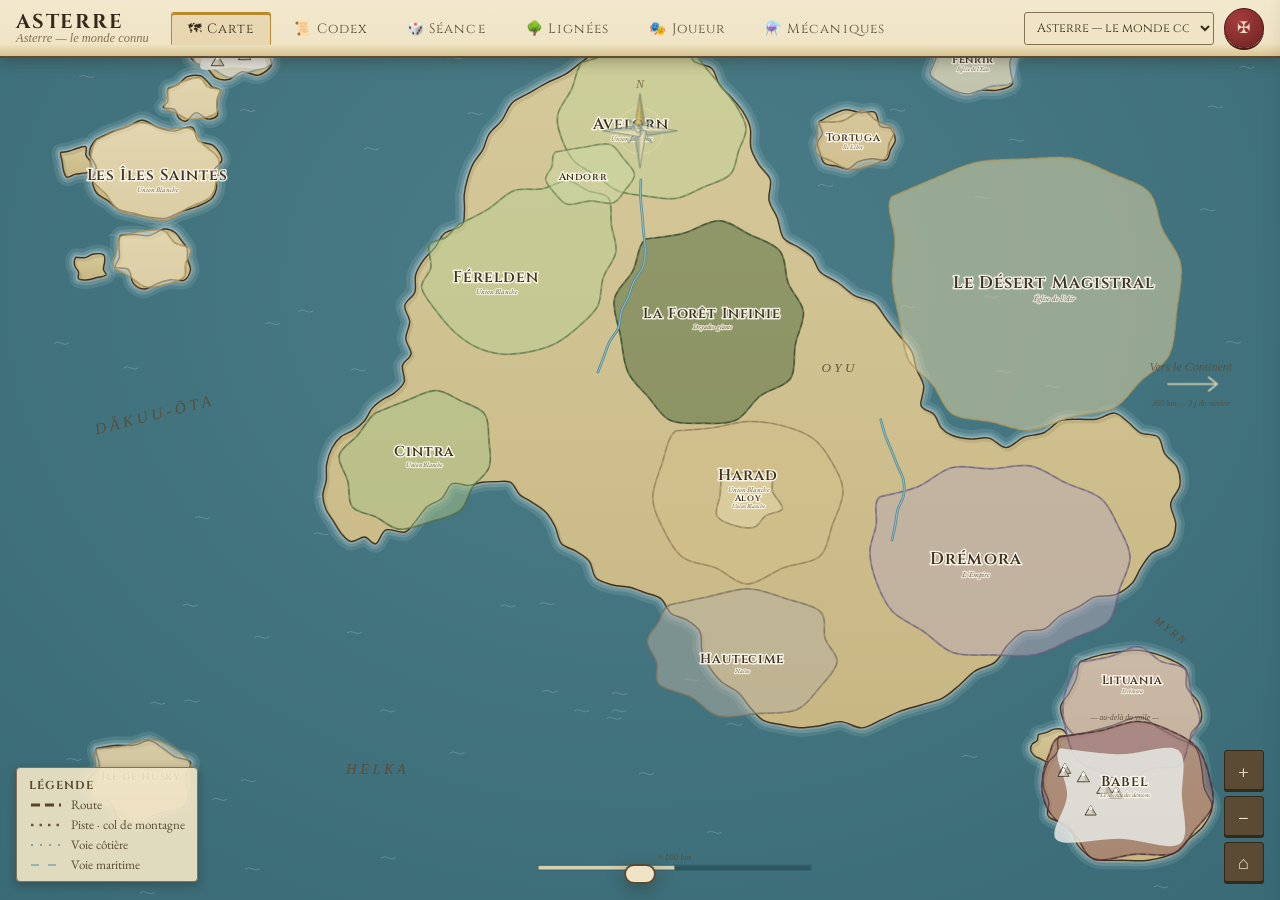
==== commit e919f289: "Cache v=8" ====
--- a/index.html
+++ b/index.html
@@ -7,7 +7,7 @@
 <link rel="preconnect" href="https://fonts.googleapis.com">
 <link rel="preconnect" href="https://fonts.gstatic.com" crossorigin>
 <link href="https://fonts.googleapis.com/css2?family=Cinzel:wght@500;600;700&family=EB+Garamond:ital,wght@0,400;0,600;1,400&family=IM+Fell+English:ital@0;1&display=swap" rel="stylesheet">
-<link rel="stylesheet" href="css/style.css?v=7">
+<link rel="stylesheet" href="css/style.css?v=8">
 </head>
 <body>
 
@@ -76,6 +76,6 @@
 
 <div id="toast" role="status"></div>
 
-<script src="js/app.js?v=7"></script>
+<script src="js/app.js?v=8"></script>
 </body>
 </html>
--- a/css/style.css
+++ b/css/style.css
@@ -678,3 +678,7 @@
 body.vue-monde #btn-voyage, body.vue-monde #recherche { display: none; }
 .label-region-sous { font-family: "EB Garamond", serif; font-style: italic; fill: #5c4b34; opacity: .85;
   paint-order: stroke; stroke: rgba(255,252,240,.8); stroke-width: 4px; stroke-linejoin: round; pointer-events: none; }
+.label-voisin { font-family: "Cinzel", serif; fill: #6b5b44; opacity: .75; letter-spacing: .1em;
+  paint-order: stroke; stroke: rgba(255,252,240,.7); stroke-width: 4px; stroke-linejoin: round; pointer-events: none; }
+.label-voisin-sous { font-family: "EB Garamond", serif; font-style: italic; fill: #6b5b44; opacity: .6;
+  paint-order: stroke; stroke: rgba(255,252,240,.6); stroke-width: 3px; pointer-events: none; }
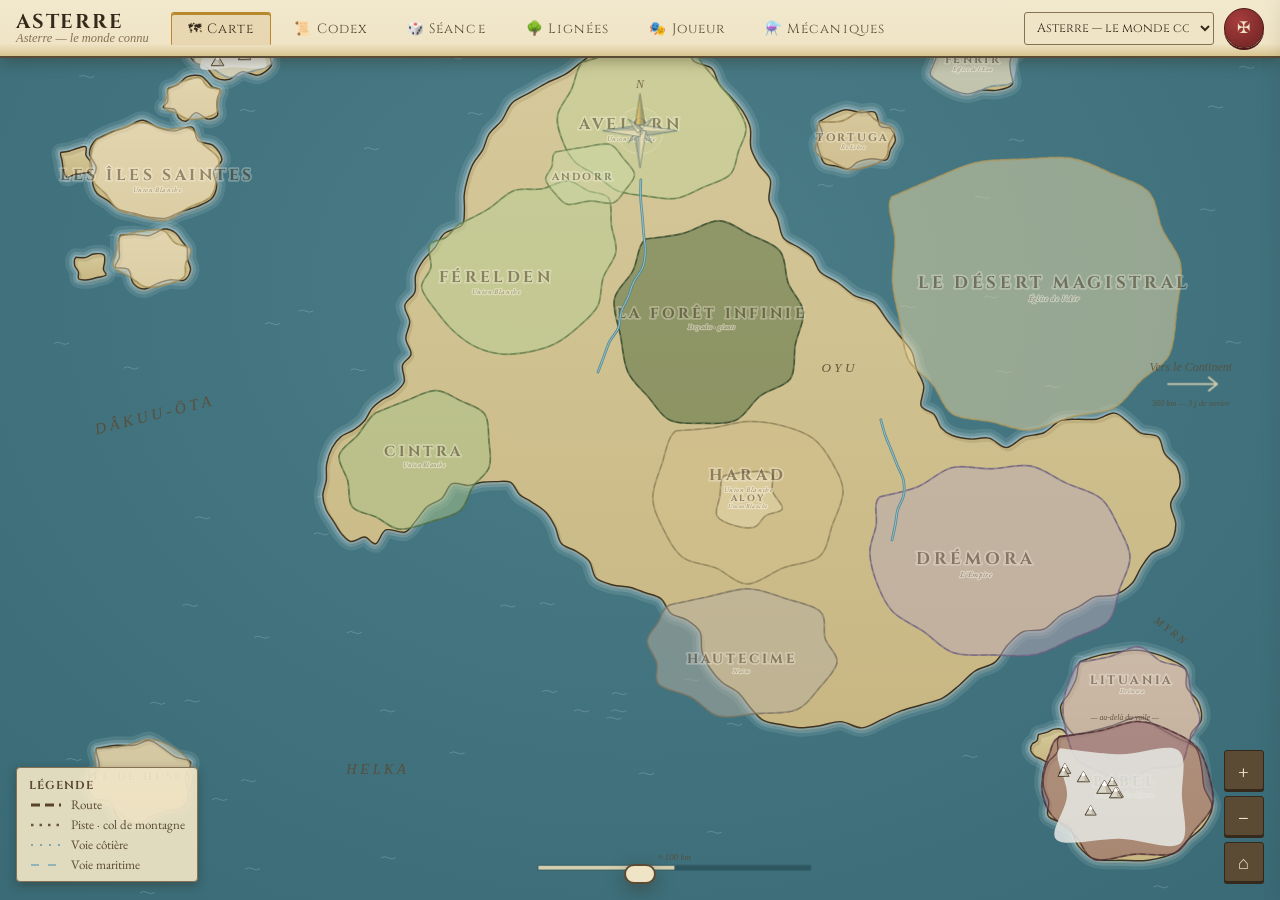
==== commit 2a15e97f: "Cache v=9" ====
--- a/index.html
+++ b/index.html
@@ -7,7 +7,7 @@
 <link rel="preconnect" href="https://fonts.googleapis.com">
 <link rel="preconnect" href="https://fonts.gstatic.com" crossorigin>
 <link href="https://fonts.googleapis.com/css2?family=Cinzel:wght@500;600;700&family=EB+Garamond:ital,wght@0,400;0,600;1,400&family=IM+Fell+English:ital@0;1&display=swap" rel="stylesheet">
-<link rel="stylesheet" href="css/style.css?v=8">
+<link rel="stylesheet" href="css/style.css?v=9">
 </head>
 <body>
 
@@ -76,6 +76,6 @@
 
 <div id="toast" role="status"></div>
 
-<script src="js/app.js?v=8"></script>
+<script src="js/app.js?v=9"></script>
 </body>
 </html>
--- a/css/style.css
+++ b/css/style.css
@@ -670,13 +670,14 @@
 .carte-terr small { color: var(--encre-2); font-style: italic; }
 .carte-terr p { font-size: 13px; color: var(--encre-2); }
 .terr-lien { display: inline-block; margin-top: 6px; font-family: "Cinzel", serif; font-size: 11.5px; color: var(--sang); }
-.label-region { font-family: "Cinzel", serif; font-weight: 600; fill: #3d3122; letter-spacing: .06em;
-  paint-order: stroke; stroke: rgba(255,252,240,.85); stroke-width: 5px; stroke-linejoin: round; pointer-events: none; }
+.label-region { font-family: "Cinzel", serif; font-weight: 700; fill: #4a3c28; letter-spacing: .22em;
+  text-transform: uppercase; opacity: .5; paint-order: stroke; stroke: rgba(255,252,240,.55);
+  stroke-width: 6px; stroke-linejoin: round; pointer-events: none; }
 .region-cliq { cursor: pointer; }
 .region-cliq:hover path:first-child { opacity: .78; }
 .label-ile.mer, text.mer { fill: #cfe4e6; opacity: .55; }
 body.vue-monde #btn-voyage, body.vue-monde #recherche { display: none; }
-.label-region-sous { font-family: "EB Garamond", serif; font-style: italic; fill: #5c4b34; opacity: .85;
+.label-region-sous { font-family: "EB Garamond", serif; font-style: italic; fill: #5c4b34; opacity: .5; letter-spacing: .08em;
   paint-order: stroke; stroke: rgba(255,252,240,.8); stroke-width: 4px; stroke-linejoin: round; pointer-events: none; }
 .label-voisin { font-family: "Cinzel", serif; fill: #6b5b44; opacity: .75; letter-spacing: .1em;
   paint-order: stroke; stroke: rgba(255,252,240,.7); stroke-width: 4px; stroke-linejoin: round; pointer-events: none; }
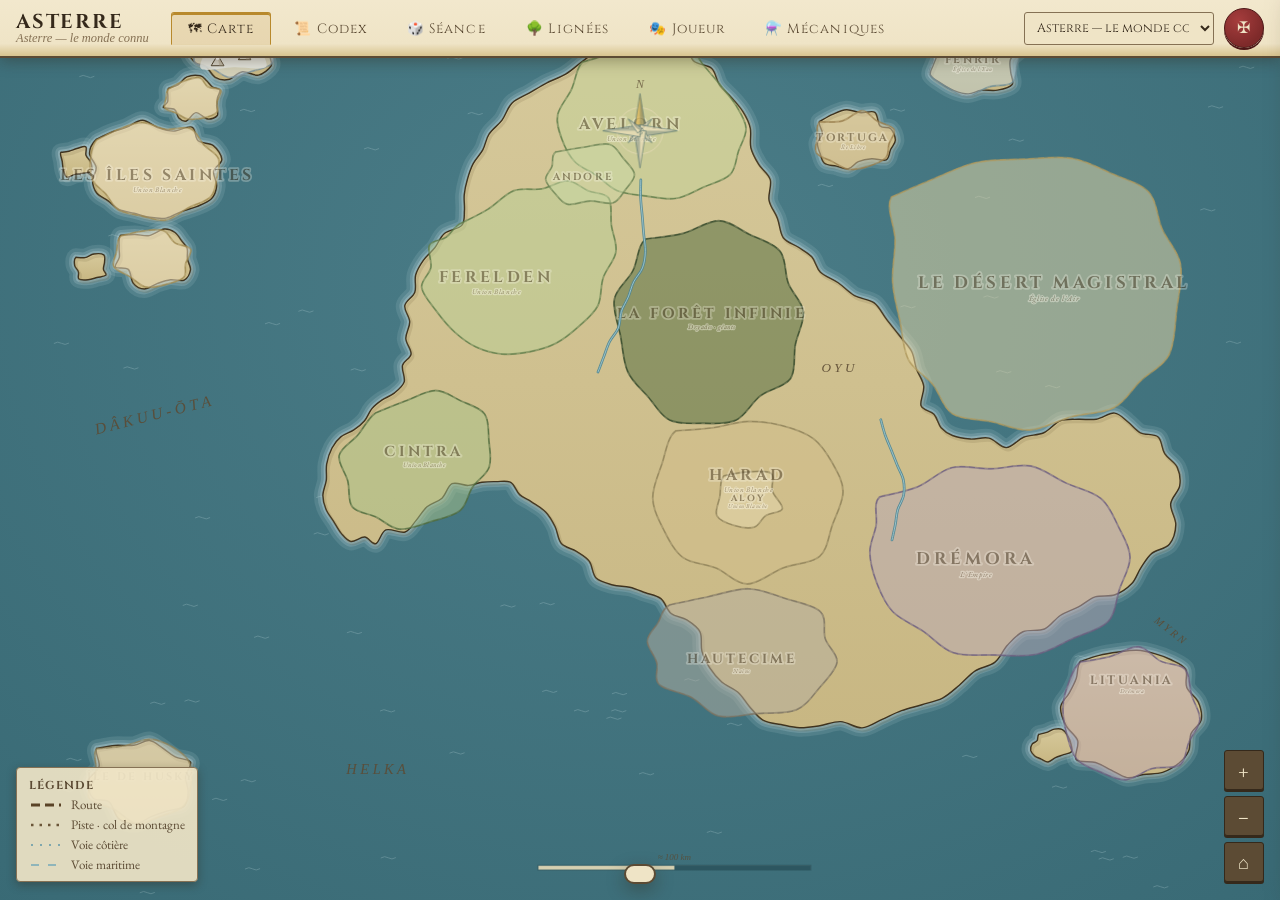
==== commit b1d44203: "ASTERRE — Outil MJ (historique réinitialisé le 2026-11-23) L'historique précédent contenait les secr" ====
--- a/index.html
+++ b/index.html
@@ -7,7 +7,7 @@
 <link rel="preconnect" href="https://fonts.googleapis.com">
 <link rel="preconnect" href="https://fonts.gstatic.com" crossorigin>
 <link href="https://fonts.googleapis.com/css2?family=Cinzel:wght@500;600;700&family=EB+Garamond:ital,wght@0,400;0,600;1,400&family=IM+Fell+English:ital@0;1&display=swap" rel="stylesheet">
-<link rel="stylesheet" href="css/style.css?v=9">
+<link rel="stylesheet" href="css/style.css?v=12">
 </head>
 <body>
 
@@ -76,6 +76,6 @@
 
 <div id="toast" role="status"></div>
 
-<script src="js/app.js?v=9"></script>
+<script src="js/app.js?v=12"></script>
 </body>
 </html>
